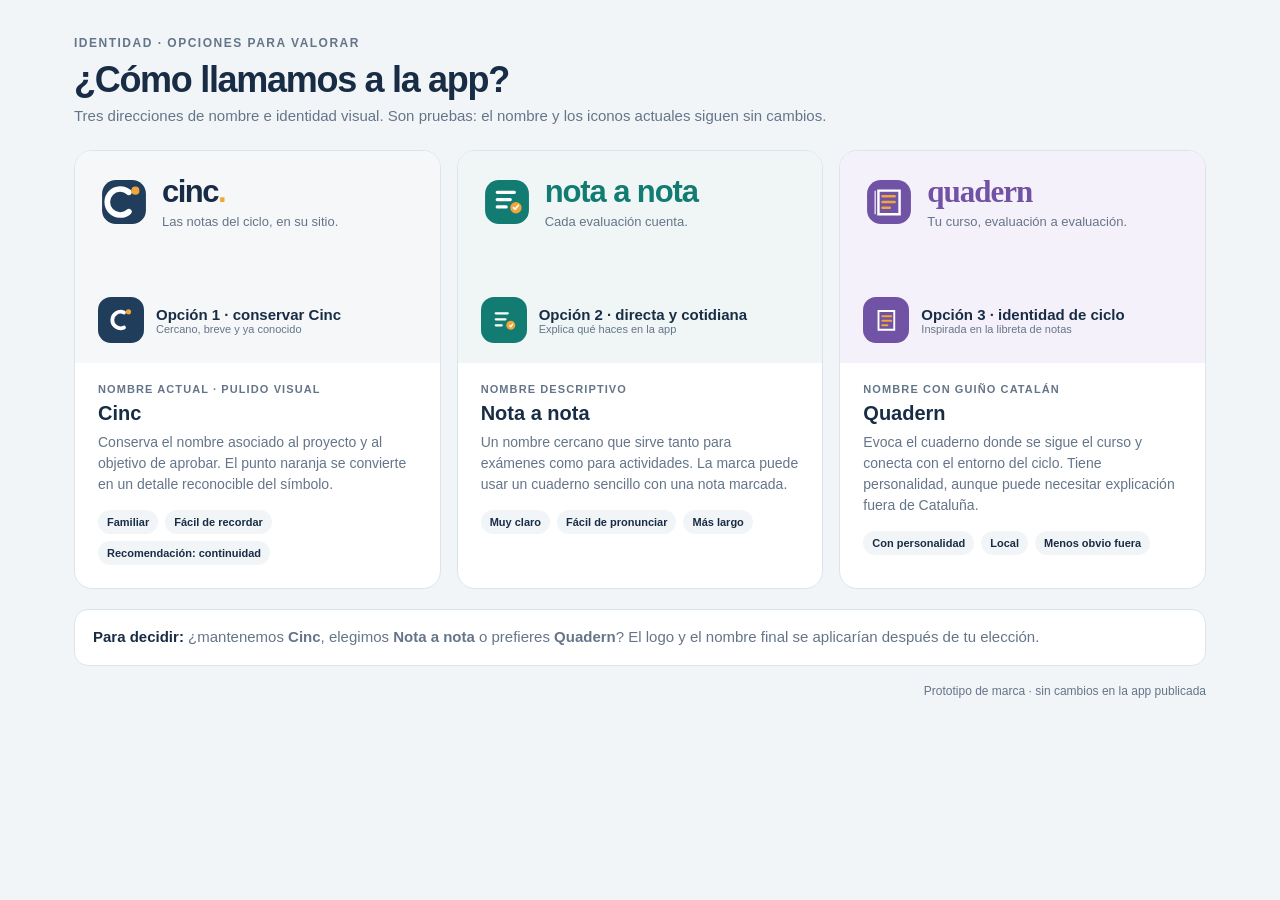
==== prototipos/identidad/index.html @ 34da9d31 "Prototipar nombres y logos de Cinc" ====
<!doctype html>
<html lang="es">
<head>
<meta charset="utf-8">
<meta name="viewport" content="width=device-width, initial-scale=1">
<title>Nombres y logos · Cinc</title>
<style>
:root{--ink:#182d45;--muted:#657589;--bg:#f2f5f7;--card:#fff;--line:#dce4eb;--orange:#f1a53a;--blue:#203d5b;--teal:#137c72;--plum:#7053a5;color-scheme:light dark}
@media(prefers-color-scheme:dark){:root{--ink:#eaf0f5;--muted:#a9b7c5;--bg:#101923;--card:#192531;--line:#334352}}
:root.claro{--ink:#182d45;--muted:#657589;--bg:#f2f5f7;--card:#fff;--line:#dce4eb}
*{box-sizing:border-box}body{margin:0;background:var(--bg);color:var(--ink);font:15px -apple-system,BlinkMacSystemFont,"Segoe UI",sans-serif}.page{max-width:1180px;margin:auto;padding:36px 24px 50px}.kicker{font-size:12px;text-transform:uppercase;letter-spacing:1.5px;color:var(--muted);font-weight:800}h1{font-size:36px;letter-spacing:-1.3px;margin:9px 0 6px}header p{color:var(--muted);margin:0 0 26px}.options{display:grid;grid-template-columns:repeat(3,1fr);gap:16px}.option{border:1px solid var(--line);background:var(--card);border-radius:18px;overflow:hidden}.top{padding:23px 23px 20px;min-height:212px;display:flex;flex-direction:column;justify-content:space-between}.option:nth-child(1) .top{background:#f5f7f9}.option:nth-child(2) .top{background:#eff6f5}.option:nth-child(3) .top{background:#f5f1fa}.brand{display:flex;align-items:center;gap:12px}.brand svg{width:52px;height:52px;flex:none}.word{font-size:31px;letter-spacing:-1.5px;font-weight:800}.option:nth-child(2) .word{font-weight:750;letter-spacing:-1.1px}.option:nth-child(3) .word{font-family:Georgia,serif;font-weight:700;letter-spacing:-1px}.tagline{font-size:13px;color:var(--muted);margin-top:4px}.preview{display:flex;align-items:center;gap:12px}.appicon{width:46px;height:46px;border-radius:13px;display:grid;place-items:center;color:#fff}.appicon svg{width:30px;height:30px}.tiny{font-size:11px;color:var(--muted)}.info{padding:20px 23px 23px}.label{font-size:11px;color:var(--muted);font-weight:800;letter-spacing:1.1px;text-transform:uppercase}.info h2{font-size:20px;margin:7px 0}.info p{font-size:14px;color:var(--muted);line-height:1.5;min-height:63px;margin:0}.pros{display:flex;flex-wrap:wrap;gap:7px;margin-top:15px}.pros span{font-size:11px;font-weight:700;padding:6px 9px;background:var(--bg);border-radius:20px}.selection{margin-top:20px;background:var(--card);border:1px solid var(--line);border-radius:14px;padding:16px 18px;color:var(--muted);line-height:1.5}.selection strong{color:var(--ink)}footer{margin-top:18px;color:var(--muted);font-size:12px;text-align:right}
@media(max-width:760px){.page{padding:23px 16px 35px}h1{font-size:29px}.options{grid-template-columns:1fr;gap:12px}.top{min-height:175px;padding:18px}.info{padding:17px 18px}.info p{min-height:0}.selection{margin-top:14px}}
</style>
</head>
<body><main class="page"><header><div class="kicker">Identidad · opciones para valorar</div><h1>¿Cómo llamamos a la app?</h1><p>Tres direcciones de nombre e identidad visual. Son pruebas: el nombre y los iconos actuales siguen sin cambios.</p></header><section class="options">
<article class="option"><div class="top"><div class="brand"><svg viewBox="0 0 64 64" role="img" aria-label="Símbolo Cinc"><rect x="5" y="5" width="54" height="54" rx="17" fill="#203d5b"/><path d="M38 20a16 16 0 1 0 0 24" fill="none" stroke="#fff" stroke-width="7" stroke-linecap="round"/><circle cx="46" cy="18" r="5" fill="#f1a53a"/></svg><div><div class="word">cinc<span style="color:#f1a53a">.</span></div><div class="tagline">Las notas del ciclo, en su sitio.</div></div></div><div class="preview"><div class="appicon" style="background:#203d5b"><svg viewBox="0 0 40 40"><path d="M24 10a11 11 0 1 0 0 20" fill="none" stroke="white" stroke-width="5" stroke-linecap="round"/><circle cx="30" cy="9" r="3.5" fill="#f1a53a"/></svg></div><div><b>Opción 1 · conservar Cinc</b><div class="tiny">Cercano, breve y ya conocido</div></div></div></div><div class="info"><div class="label">Nombre actual · pulido visual</div><h2>Cinc</h2><p>Conserva el nombre asociado al proyecto y al objetivo de aprobar. El punto naranja se convierte en un detalle reconocible del símbolo.</p><div class="pros"><span>Familiar</span><span>Fácil de recordar</span><span>Recomendación: continuidad</span></div></div></article>
<article class="option"><div class="top"><div class="brand"><svg viewBox="0 0 64 64" role="img" aria-label="Símbolo Nota a nota"><rect x="5" y="5" width="54" height="54" rx="17" fill="#137c72"/><path d="M20 20h21M20 29h16M20 38h11" stroke="white" stroke-width="4" stroke-linecap="round"/><circle cx="43" cy="39" r="7" fill="#f1a53a"/><path d="m40 39 2 2 4-5" fill="none" stroke="#fff" stroke-width="2" stroke-linecap="round" stroke-linejoin="round"/></svg><div><div class="word" style="color:#137c72">nota a nota</div><div class="tagline">Cada evaluación cuenta.</div></div></div><div class="preview"><div class="appicon" style="background:#137c72"><svg viewBox="0 0 40 40"><path d="M9 11h16M9 19h13M9 27h8" stroke="white" stroke-width="3" stroke-linecap="round"/><circle cx="29" cy="27" r="6" fill="#f1a53a"/><path d="m27 27 2 2 3-4" fill="none" stroke="white" stroke-width="1.8"/></svg></div><div><b>Opción 2 · directa y cotidiana</b><div class="tiny">Explica qué haces en la app</div></div></div></div><div class="info"><div class="label">Nombre descriptivo</div><h2>Nota a nota</h2><p>Un nombre cercano que sirve tanto para exámenes como para actividades. La marca puede usar un cuaderno sencillo con una nota marcada.</p><div class="pros"><span>Muy claro</span><span>Fácil de pronunciar</span><span>Más largo</span></div></div></article>
<article class="option"><div class="top"><div class="brand"><svg viewBox="0 0 64 64" role="img" aria-label="Símbolo Quadern"><rect x="5" y="5" width="54" height="54" rx="17" fill="#7053a5"/><path d="M19 18h26v29H19z" fill="none" stroke="white" stroke-width="3"/><path d="M24 25h15M24 32h15M24 39h9" stroke="#f1a53a" stroke-width="3" stroke-linecap="round"/><path d="M15 18v29" stroke="white" stroke-width="2" opacity=".7"/></svg><div><div class="word" style="color:#7053a5">quadern</div><div class="tagline">Tu curso, evaluación a evaluación.</div></div></div><div class="preview"><div class="appicon" style="background:#7053a5"><svg viewBox="0 0 40 40"><path d="M10 8h21v25H10z" fill="none" stroke="white" stroke-width="2.5"/><path d="M15 15h12M15 21h12M15 27h7" stroke="#f1a53a" stroke-width="2.5" stroke-linecap="round"/></svg></div><div><b>Opción 3 · identidad de ciclo</b><div class="tiny">Inspirada en la libreta de notas</div></div></div></div><div class="info"><div class="label">Nombre con guiño catalán</div><h2>Quadern</h2><p>Evoca el cuaderno donde se sigue el curso y conecta con el entorno del ciclo. Tiene personalidad, aunque puede necesitar explicación fuera de Cataluña.</p><div class="pros"><span>Con personalidad</span><span>Local</span><span>Menos obvio fuera</span></div></div></article>
</section><aside class="selection"><strong>Para decidir:</strong> ¿mantenemos <b>Cinc</b>, elegimos <b>Nota a nota</b> o prefieres <b>Quadern</b>? El logo y el nombre final se aplicarían después de tu elección.</aside><footer>Prototipo de marca · sin cambios en la app publicada</footer></main><script>if(location.hash==="#claro")document.documentElement.classList.add("claro")</script></body></html>
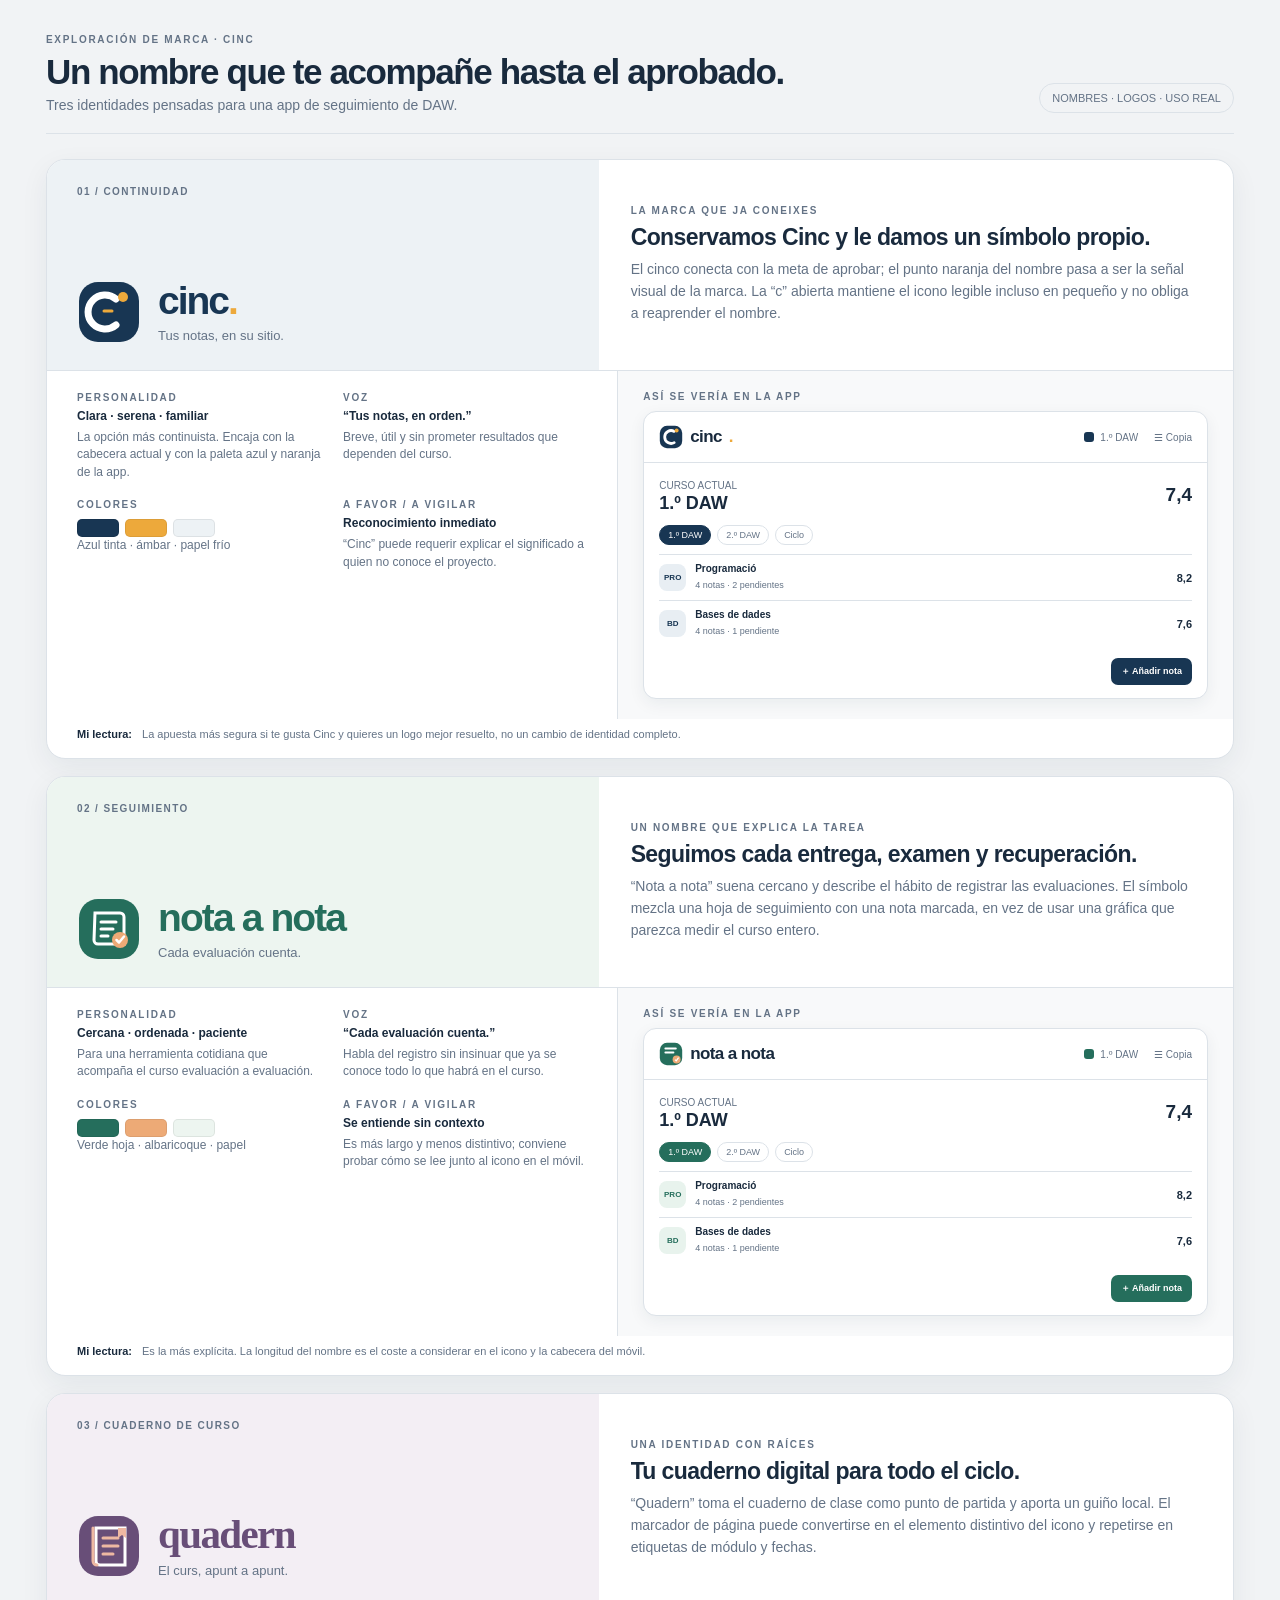
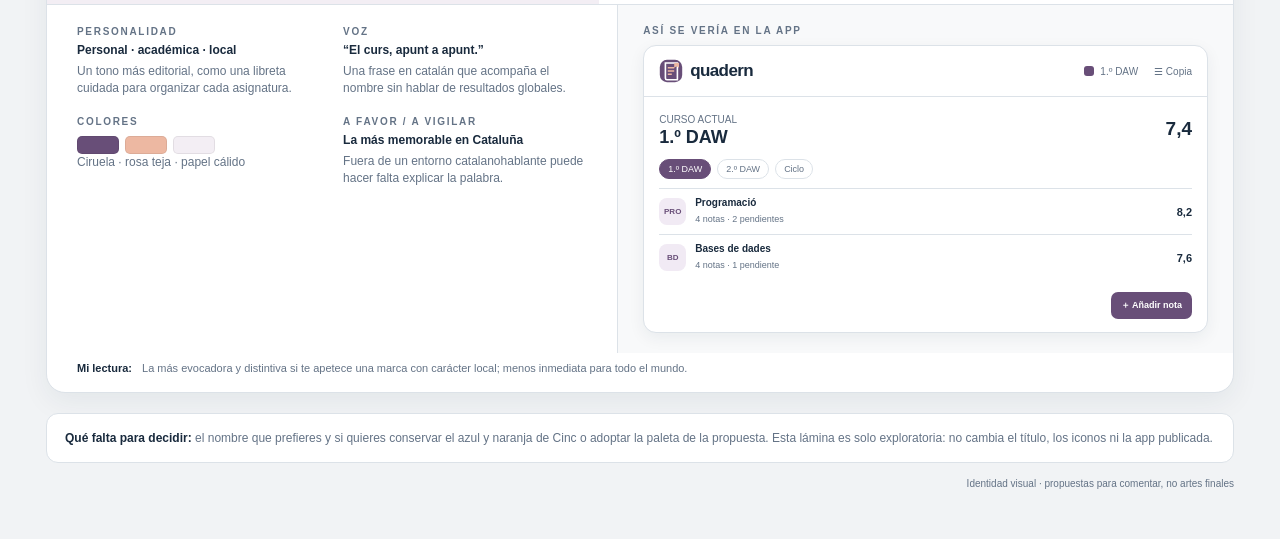
==== commit 21def1e5: "Desarrollar propuestas de identidad visual" ====
--- a/prototipos/identidad/index.html
+++ b/prototipos/identidad/index.html
@@ -1,19 +1,18 @@
 <!doctype html>
 <html lang="es">
 <head>
-<meta charset="utf-8">
-<meta name="viewport" content="width=device-width, initial-scale=1">
-<title>Nombres y logos · Cinc</title>
+<meta charset="utf-8"><meta name="viewport" content="width=device-width,initial-scale=1">
+<title>Exploración de marca · Cinc</title>
 <style>
-:root{--ink:#182d45;--muted:#657589;--bg:#f2f5f7;--card:#fff;--line:#dce4eb;--orange:#f1a53a;--blue:#203d5b;--teal:#137c72;--plum:#7053a5;color-scheme:light dark}
-@media(prefers-color-scheme:dark){:root{--ink:#eaf0f5;--muted:#a9b7c5;--bg:#101923;--card:#192531;--line:#334352}}
-:root.claro{--ink:#182d45;--muted:#657589;--bg:#f2f5f7;--card:#fff;--line:#dce4eb}
-*{box-sizing:border-box}body{margin:0;background:var(--bg);color:var(--ink);font:15px -apple-system,BlinkMacSystemFont,"Segoe UI",sans-serif}.page{max-width:1180px;margin:auto;padding:36px 24px 50px}.kicker{font-size:12px;text-transform:uppercase;letter-spacing:1.5px;color:var(--muted);font-weight:800}h1{font-size:36px;letter-spacing:-1.3px;margin:9px 0 6px}header p{color:var(--muted);margin:0 0 26px}.options{display:grid;grid-template-columns:repeat(3,1fr);gap:16px}.option{border:1px solid var(--line);background:var(--card);border-radius:18px;overflow:hidden}.top{padding:23px 23px 20px;min-height:212px;display:flex;flex-direction:column;justify-content:space-between}.option:nth-child(1) .top{background:#f5f7f9}.option:nth-child(2) .top{background:#eff6f5}.option:nth-child(3) .top{background:#f5f1fa}.brand{display:flex;align-items:center;gap:12px}.brand svg{width:52px;height:52px;flex:none}.word{font-size:31px;letter-spacing:-1.5px;font-weight:800}.option:nth-child(2) .word{font-weight:750;letter-spacing:-1.1px}.option:nth-child(3) .word{font-family:Georgia,serif;font-weight:700;letter-spacing:-1px}.tagline{font-size:13px;color:var(--muted);margin-top:4px}.preview{display:flex;align-items:center;gap:12px}.appicon{width:46px;height:46px;border-radius:13px;display:grid;place-items:center;color:#fff}.appicon svg{width:30px;height:30px}.tiny{font-size:11px;color:var(--muted)}.info{padding:20px 23px 23px}.label{font-size:11px;color:var(--muted);font-weight:800;letter-spacing:1.1px;text-transform:uppercase}.info h2{font-size:20px;margin:7px 0}.info p{font-size:14px;color:var(--muted);line-height:1.5;min-height:63px;margin:0}.pros{display:flex;flex-wrap:wrap;gap:7px;margin-top:15px}.pros span{font-size:11px;font-weight:700;padding:6px 9px;background:var(--bg);border-radius:20px}.selection{margin-top:20px;background:var(--card);border:1px solid var(--line);border-radius:14px;padding:16px 18px;color:var(--muted);line-height:1.5}.selection strong{color:var(--ink)}footer{margin-top:18px;color:var(--muted);font-size:12px;text-align:right}
-@media(max-width:760px){.page{padding:23px 16px 35px}h1{font-size:29px}.options{grid-template-columns:1fr;gap:12px}.top{min-height:175px;padding:18px}.info{padding:17px 18px}.info p{min-height:0}.selection{margin-top:14px}}
-</style>
-</head>
-<body><main class="page"><header><div class="kicker">Identidad · opciones para valorar</div><h1>¿Cómo llamamos a la app?</h1><p>Tres direcciones de nombre e identidad visual. Son pruebas: el nombre y los iconos actuales siguen sin cambios.</p></header><section class="options">
-<article class="option"><div class="top"><div class="brand"><svg viewBox="0 0 64 64" role="img" aria-label="Símbolo Cinc"><rect x="5" y="5" width="54" height="54" rx="17" fill="#203d5b"/><path d="M38 20a16 16 0 1 0 0 24" fill="none" stroke="#fff" stroke-width="7" stroke-linecap="round"/><circle cx="46" cy="18" r="5" fill="#f1a53a"/></svg><div><div class="word">cinc<span style="color:#f1a53a">.</span></div><div class="tagline">Las notas del ciclo, en su sitio.</div></div></div><div class="preview"><div class="appicon" style="background:#203d5b"><svg viewBox="0 0 40 40"><path d="M24 10a11 11 0 1 0 0 20" fill="none" stroke="white" stroke-width="5" stroke-linecap="round"/><circle cx="30" cy="9" r="3.5" fill="#f1a53a"/></svg></div><div><b>Opción 1 · conservar Cinc</b><div class="tiny">Cercano, breve y ya conocido</div></div></div></div><div class="info"><div class="label">Nombre actual · pulido visual</div><h2>Cinc</h2><p>Conserva el nombre asociado al proyecto y al objetivo de aprobar. El punto naranja se convierte en un detalle reconocible del símbolo.</p><div class="pros"><span>Familiar</span><span>Fácil de recordar</span><span>Recomendación: continuidad</span></div></div></article>
-<article class="option"><div class="top"><div class="brand"><svg viewBox="0 0 64 64" role="img" aria-label="Símbolo Nota a nota"><rect x="5" y="5" width="54" height="54" rx="17" fill="#137c72"/><path d="M20 20h21M20 29h16M20 38h11" stroke="white" stroke-width="4" stroke-linecap="round"/><circle cx="43" cy="39" r="7" fill="#f1a53a"/><path d="m40 39 2 2 4-5" fill="none" stroke="#fff" stroke-width="2" stroke-linecap="round" stroke-linejoin="round"/></svg><div><div class="word" style="color:#137c72">nota a nota</div><div class="tagline">Cada evaluación cuenta.</div></div></div><div class="preview"><div class="appicon" style="background:#137c72"><svg viewBox="0 0 40 40"><path d="M9 11h16M9 19h13M9 27h8" stroke="white" stroke-width="3" stroke-linecap="round"/><circle cx="29" cy="27" r="6" fill="#f1a53a"/><path d="m27 27 2 2 3-4" fill="none" stroke="white" stroke-width="1.8"/></svg></div><div><b>Opción 2 · directa y cotidiana</b><div class="tiny">Explica qué haces en la app</div></div></div></div><div class="info"><div class="label">Nombre descriptivo</div><h2>Nota a nota</h2><p>Un nombre cercano que sirve tanto para exámenes como para actividades. La marca puede usar un cuaderno sencillo con una nota marcada.</p><div class="pros"><span>Muy claro</span><span>Fácil de pronunciar</span><span>Más largo</span></div></div></article>
-<article class="option"><div class="top"><div class="brand"><svg viewBox="0 0 64 64" role="img" aria-label="Símbolo Quadern"><rect x="5" y="5" width="54" height="54" rx="17" fill="#7053a5"/><path d="M19 18h26v29H19z" fill="none" stroke="white" stroke-width="3"/><path d="M24 25h15M24 32h15M24 39h9" stroke="#f1a53a" stroke-width="3" stroke-linecap="round"/><path d="M15 18v29" stroke="white" stroke-width="2" opacity=".7"/></svg><div><div class="word" style="color:#7053a5">quadern</div><div class="tagline">Tu curso, evaluación a evaluación.</div></div></div><div class="preview"><div class="appicon" style="background:#7053a5"><svg viewBox="0 0 40 40"><path d="M10 8h21v25H10z" fill="none" stroke="white" stroke-width="2.5"/><path d="M15 15h12M15 21h12M15 27h7" stroke="#f1a53a" stroke-width="2.5" stroke-linecap="round"/></svg></div><div><b>Opción 3 · identidad de ciclo</b><div class="tiny">Inspirada en la libreta de notas</div></div></div></div><div class="info"><div class="label">Nombre con guiño catalán</div><h2>Quadern</h2><p>Evoca el cuaderno donde se sigue el curso y conecta con el entorno del ciclo. Tiene personalidad, aunque puede necesitar explicación fuera de Cataluña.</p><div class="pros"><span>Con personalidad</span><span>Local</span><span>Menos obvio fuera</span></div></div></article>
-</section><aside class="selection"><strong>Para decidir:</strong> ¿mantenemos <b>Cinc</b>, elegimos <b>Nota a nota</b> o prefieres <b>Quadern</b>? El logo y el nombre final se aplicarían después de tu elección.</aside><footer>Prototipo de marca · sin cambios en la app publicada</footer></main><script>if(location.hash==="#claro")document.documentElement.classList.add("claro")</script></body></html>
+:root{color-scheme:light dark;--page:#f1f3f5;--paper:#fff;--ink:#192a3d;--muted:#647386;--rule:#dce2e8;--navy:#183653;--gold:#eda93b;--green:#256e5c;--mint:#cce6da;--plum:#684e78;--rose:#edb8a2}
+@media(prefers-color-scheme:dark){:root{--page:#101820;--paper:#19232d;--ink:#edf2f6;--muted:#abb8c5;--rule:#34414d}}
+:root.light{--page:#f1f3f5;--paper:#fff;--ink:#192a3d;--muted:#647386;--rule:#dce2e8}
+*{box-sizing:border-box}html,body{max-width:100%;overflow-x:hidden}body{margin:0;background:var(--page);color:var(--ink);font-family:Inter,-apple-system,BlinkMacSystemFont,"Segoe UI",sans-serif}button{font:inherit}.shell{width:100%;max-width:1240px;min-width:0;margin:auto;padding:34px 26px 50px}.masthead{display:flex;justify-content:space-between;align-items:flex-end;border-bottom:1px solid var(--rule);padding-bottom:20px;margin-bottom:25px}.overline,.eyebrow{font-size:10px;letter-spacing:1.7px;text-transform:uppercase;font-weight:800;color:var(--muted)}h1{font-size:35px;letter-spacing:-1.4px;margin:7px 0 5px}.masthead p{margin:0;color:var(--muted);font-size:14px}.stamp{font-size:11px;border:1px solid var(--rule);color:var(--muted);border-radius:20px;padding:8px 12px;white-space:nowrap}.concept{width:100%;min-width:0;overflow:hidden;background:var(--paper);border:1px solid var(--rule);border-radius:19px;margin:17px 0;overflow:hidden;box-shadow:0 9px 28px #152c4110}.concept-head{display:grid;grid-template-columns:1fr 1.15fr;min-height:210px}.identity{padding:26px 30px;display:flex;flex-direction:column;justify-content:space-between}.a .identity{background:#edf2f5}.b .identity{background:#edf5f0}.c .identity{background:#f3eef4}.identity-lockup{display:flex;align-items:center;gap:17px}.mark{width:64px;height:64px;flex:none}.wordmark{font-size:39px;letter-spacing:-2px;font-weight:760;line-height:1}.a .wordmark{color:var(--navy)}.b .wordmark{font-weight:680;letter-spacing:-1.9px;color:var(--green)}.c .wordmark{font-family:Georgia,serif;font-size:41px;letter-spacing:-1.6px;color:var(--plum)}.tagline{font-size:13px;color:var(--muted);margin-top:8px}.concept-number{align-self:flex-start;color:var(--muted);font-size:10px;font-weight:800;letter-spacing:1.4px}.idea{padding:27px 32px;display:flex;flex-direction:column;justify-content:center}.idea h2{font-size:23px;letter-spacing:-.6px;margin:8px 0}.idea p{font-size:14px;line-height:1.55;color:var(--muted);max-width:560px;margin:0}.concept-body{display:grid;grid-template-columns:1fr 1.08fr;border-top:1px solid var(--rule)}.brand-notes{padding:21px 30px 24px}.details{display:grid;grid-template-columns:1fr 1fr;gap:18px 22px}.detail strong{font-size:12px;display:block;margin:6px 0}.detail p{font-size:12px;line-height:1.45;color:var(--muted);margin:0}.palette{display:flex;gap:6px;margin-top:9px}.swatch{height:18px;width:42px;border-radius:5px;border:1px solid #00000012}.app-preview{border-left:1px solid var(--rule);padding:20px 25px;background:color-mix(in srgb,var(--page) 52%,var(--paper))}.mock{border:1px solid var(--rule);border-radius:13px;background:var(--paper);overflow:hidden;box-shadow:0 5px 16px #142c4110}.mock-head{display:flex;align-items:center;justify-content:space-between;padding:13px 15px;border-bottom:1px solid var(--rule)}.mini-brand{display:flex;align-items:center;gap:7px;font-size:17px;font-weight:800;letter-spacing:-.6px}.mini-brand svg{width:24px;height:24px}.mock-course{padding:12px 15px 5px;display:flex;align-items:center;justify-content:space-between}.mock-course small,.module small{color:var(--muted)}.mock-course small{font-size:10px}.mock-course strong{font-size:18px}.mini-tabs{display:flex;gap:6px;padding:6px 15px 9px}.mini-tabs span{font-size:9px;color:var(--muted);border:1px solid var(--rule);padding:4px 8px;border-radius:20px}.mini-tabs .active{background:var(--navy);color:white;border-color:var(--navy)}.b .mini-tabs .active{background:var(--green);border-color:var(--green)}.c .mini-tabs .active{background:var(--plum);border-color:var(--plum)}.mini-list{padding:0 15px 12px}.module{display:flex;align-items:center;gap:9px;border-top:1px solid var(--rule);padding:8px 0}.module-icon{width:27px;height:27px;border-radius:8px;display:grid;place-items:center;font-size:8px;font-weight:800;color:var(--navy);background:#e8eef3}.b .module-icon{color:var(--green);background:#e8f3ed}.c .module-icon{color:var(--plum);background:#f1eaf4}.module div:nth-child(2){flex:1}.module strong{font-size:10px;display:block}.module small{font-size:9px}.grade{font-weight:800;font-size:11px}.mini-footer{padding:0 15px 13px;display:flex;justify-content:flex-end}.mini-button{font-size:9px;color:#fff;background:var(--navy);padding:7px 10px;border-radius:7px;font-weight:700}.b .mini-button{background:var(--green)}.c .mini-button{background:var(--plum)}.verdict{display:flex;gap:10px;padding:9px 30px 18px;color:var(--muted);font-size:11px}.verdict strong{color:var(--ink)}.legend{display:flex;gap:16px;align-items:center;font-size:10px;color:var(--muted)}.legend span{display:flex;align-items:center;gap:6px}.legend i{width:10px;height:10px;border-radius:3px;background:var(--navy)}.b .legend i{background:var(--green)}.c .legend i{background:var(--plum)}.bottom-note{margin:20px 0 0;padding:15px 18px;border-radius:12px;border:1px solid var(--rule);background:var(--paper);font-size:12px;color:var(--muted);line-height:1.5}.bottom-note strong{color:var(--ink)}footer{margin-top:15px;text-align:right;font-size:10px;color:var(--muted)}
+.capture-mobile{width:305px!important;max-width:305px!important;min-width:0!important;margin:0!important}.capture-mobile .shell{width:305px!important;max-width:305px!important;min-width:0!important;padding:22px 14px 34px!important}@media(max-width:820px){.shell{width:100%;min-width:0;padding:22px 14px 34px}.masthead{display:block;align-items:flex-start;gap:10px}.stamp{display:none}h1{font-size:28px}.stamp{font-size:9px}.concept-head,.concept-body{display:block;width:100%}.identity{padding:20px 20px;gap:20px;min-height:165px}.identity,.idea,.brand-notes,.app-preview{width:100%;min-width:0;overflow-wrap:anywhere}.details{grid-template-columns:1fr}.idea{padding:20px}.idea h2{max-width:100%;font-size:20px}.idea p{max-width:100%}.brand-notes{padding:18px 20px}.app-preview{border-left:0;border-top:1px solid var(--rule);padding:16px 18px}.details{gap:16px}.verdict{padding:6px 20px 17px;line-height:1.4}.legend{display:none}}
+</style></head><body><main class="shell">
+<header class="masthead"><div><div class="overline">Exploración de marca · Cinc</div><h1>Un nombre que te acompañe hasta el aprobado.</h1><p>Tres identidades pensadas para una app de seguimiento de DAW.</p></div><div class="stamp">NOMBRES · LOGOS · USO REAL</div></header>
+<section class="concept a"><div class="concept-head"><div class="identity"><div class="concept-number">01 / CONTINUIDAD</div><div><div class="identity-lockup"><svg class="mark" viewBox="0 0 64 64" role="img" aria-label="Logo Cinc"><rect x="2" y="2" width="60" height="60" rx="19" fill="#183653"/><path d="M39 19a17 17 0 1 0 0 26" fill="none" stroke="#fff" stroke-width="7" stroke-linecap="round"/><circle cx="46" cy="17" r="5" fill="#eda93b"/><path d="M27 31h8" stroke="#eda93b" stroke-width="3" stroke-linecap="round"/></svg><div><div class="wordmark">cinc<span style="color:#eda93b">.</span></div><div class="tagline">Tus notas, en su sitio.</div></div></div></div></div><div class="idea"><div class="eyebrow">La marca que ja coneixes</div><h2>Conservamos Cinc y le damos un símbolo propio.</h2><p>El cinco conecta con la meta de aprobar; el punto naranja del nombre pasa a ser la señal visual de la marca. La “c” abierta mantiene el icono legible incluso en pequeño y no obliga a reaprender el nombre.</p></div></div><div class="concept-body"><div class="brand-notes"><div class="details"><div class="detail"><div class="eyebrow">Personalidad</div><strong>Clara · serena · familiar</strong><p>La opción más continuista. Encaja con la cabecera actual y con la paleta azul y naranja de la app.</p></div><div class="detail"><div class="eyebrow">Voz</div><strong>“Tus notas, en orden.”</strong><p>Breve, útil y sin prometer resultados que dependen del curso.</p></div><div class="detail"><div class="eyebrow">Colores</div><div class="palette"><i class="swatch" style="background:#183653"></i><i class="swatch" style="background:#eda93b"></i><i class="swatch" style="background:#edf2f5"></i></div><p>Azul tinta · ámbar · papel frío</p></div><div class="detail"><div class="eyebrow">A favor / a vigilar</div><strong>Reconocimiento inmediato</strong><p>“Cinc” puede requerir explicar el significado a quien no conoce el proyecto.</p></div></div></div><div class="app-preview"><div class="eyebrow" style="margin:0 0 9px">Así se vería en la app</div><div class="mock"><div class="mock-head"><div class="mini-brand"><svg viewBox="0 0 30 30"><rect x="1" y="1" width="28" height="28" rx="9" fill="#183653"/><path d="M19 8a8 8 0 1 0 0 14" fill="none" stroke="#fff" stroke-width="3.5" stroke-linecap="round"/><circle cx="22" cy="7" r="2.5" fill="#eda93b"/></svg>cinc<span style="color:#eda93b">.</span></div><div class="legend"><span><i></i>1.º DAW</span><span>☰ Copia</span></div></div><div class="mock-course"><div><small>CURSO ACTUAL</small><br><strong>1.º DAW</strong></div><b class="grade" style="font-size:19px">7,4</b></div><div class="mini-tabs"><span class="active">1.º DAW</span><span>2.º DAW</span><span>Ciclo</span></div><div class="mini-list"><div class="module"><span class="module-icon">PRO</span><div><strong>Programació</strong><small>4 notas · 2 pendientes</small></div><span class="grade">8,2</span></div><div class="module"><span class="module-icon">BD</span><div><strong>Bases de dades</strong><small>4 notas · 1 pendiente</small></div><span class="grade">7,6</span></div></div><div class="mini-footer"><span class="mini-button">＋ Añadir nota</span></div></div></div></div><div class="verdict"><strong>Mi lectura:</strong><span>La apuesta más segura si te gusta Cinc y quieres un logo mejor resuelto, no un cambio de identidad completo.</span></div></section>
+<section class="concept b"><div class="concept-head"><div class="identity"><div class="concept-number">02 / SEGUIMIENTO</div><div><div class="identity-lockup"><svg class="mark" viewBox="0 0 64 64" role="img" aria-label="Logo Nota a nota"><rect x="2" y="2" width="60" height="60" rx="19" fill="#256e5c"/><path d="M18 16h25a4 4 0 0 1 4 4v27H21a4 4 0 0 1-4-4z" fill="none" stroke="#fff" stroke-width="3"/><path d="M24 25h15M24 32h12M24 39h7" stroke="#fff" stroke-width="3" stroke-linecap="round"/><circle cx="43" cy="43" r="8" fill="#edaa76"/><path d="m39.5 43 2.5 2.5 5-6" fill="none" stroke="#fff" stroke-width="2.5" stroke-linecap="round" stroke-linejoin="round"/></svg><div><div class="wordmark">nota a nota</div><div class="tagline">Cada evaluación cuenta.</div></div></div></div></div><div class="idea"><div class="eyebrow">Un nombre que explica la tarea</div><h2>Seguimos cada entrega, examen y recuperación.</h2><p>“Nota a nota” suena cercano y describe el hábito de registrar las evaluaciones. El símbolo mezcla una hoja de seguimiento con una nota marcada, en vez de usar una gráfica que parezca medir el curso entero.</p></div></div><div class="concept-body"><div class="brand-notes"><div class="details"><div class="detail"><div class="eyebrow">Personalidad</div><strong>Cercana · ordenada · paciente</strong><p>Para una herramienta cotidiana que acompaña el curso evaluación a evaluación.</p></div><div class="detail"><div class="eyebrow">Voz</div><strong>“Cada evaluación cuenta.”</strong><p>Habla del registro sin insinuar que ya se conoce todo lo que habrá en el curso.</p></div><div class="detail"><div class="eyebrow">Colores</div><div class="palette"><i class="swatch" style="background:#256e5c"></i><i class="swatch" style="background:#edaa76"></i><i class="swatch" style="background:#edf5f0"></i></div><p>Verde hoja · albaricoque · papel</p></div><div class="detail"><div class="eyebrow">A favor / a vigilar</div><strong>Se entiende sin contexto</strong><p>Es más largo y menos distintivo; conviene probar cómo se lee junto al icono en el móvil.</p></div></div></div><div class="app-preview"><div class="eyebrow" style="margin:0 0 9px">Así se vería en la app</div><div class="mock"><div class="mock-head"><div class="mini-brand"><svg viewBox="0 0 30 30"><rect x="1" y="1" width="28" height="28" rx="9" fill="#256e5c"/><path d="M8 8h13M8 13h10" stroke="#fff" stroke-width="2.5" stroke-linecap="round"/><circle cx="22" cy="22" r="5" fill="#edaa76"/><path d="m20 22 1.5 1.5 3-4" fill="none" stroke="#fff" stroke-width="1.5"/></svg>nota a nota</div><div class="legend"><span><i></i>1.º DAW</span><span>☰ Copia</span></div></div><div class="mock-course"><div><small>CURSO ACTUAL</small><br><strong>1.º DAW</strong></div><b class="grade" style="font-size:19px">7,4</b></div><div class="mini-tabs"><span class="active">1.º DAW</span><span>2.º DAW</span><span>Ciclo</span></div><div class="mini-list"><div class="module"><span class="module-icon">PRO</span><div><strong>Programació</strong><small>4 notas · 2 pendientes</small></div><span class="grade">8,2</span></div><div class="module"><span class="module-icon">BD</span><div><strong>Bases de dades</strong><small>4 notas · 1 pendiente</small></div><span class="grade">7,6</span></div></div><div class="mini-footer"><span class="mini-button">＋ Añadir nota</span></div></div></div></div><div class="verdict"><strong>Mi lectura:</strong><span>Es la más explícita. La longitud del nombre es el coste a considerar en el icono y la cabecera del móvil.</span></div></section>
+<section class="concept c"><div class="concept-head"><div class="identity"><div class="concept-number">03 / CUADERNO DE CURSO</div><div><div class="identity-lockup"><svg class="mark" viewBox="0 0 64 64" role="img" aria-label="Logo Quadern"><rect x="2" y="2" width="60" height="60" rx="19" fill="#684e78"/><path d="M19 14h29v37H23a4 4 0 0 1-4-4z" fill="none" stroke="#fff" stroke-width="3"/><path d="M16 14v33a4 4 0 0 0 4 4M26 24h15M26 32h15M26 40h10" fill="none" stroke="#edb8a2" stroke-width="3" stroke-linecap="round"/><path d="M41 14v10l4-3 4 3V14" fill="#edb8a2"/></svg><div><div class="wordmark">quadern</div><div class="tagline">El curs, apunt a apunt.</div></div></div></div></div><div class="idea"><div class="eyebrow">Una identidad con raíces</div><h2>Tu cuaderno digital para todo el ciclo.</h2><p>“Quadern” toma el cuaderno de clase como punto de partida y aporta un guiño local. El marcador de página puede convertirse en el elemento distintivo del icono y repetirse en etiquetas de módulo y fechas.</p></div></div><div class="concept-body"><div class="brand-notes"><div class="details"><div class="detail"><div class="eyebrow">Personalidad</div><strong>Personal · académica · local</strong><p>Un tono más editorial, como una libreta cuidada para organizar cada asignatura.</p></div><div class="detail"><div class="eyebrow">Voz</div><strong>“El curs, apunt a apunt.”</strong><p>Una frase en catalán que acompaña el nombre sin hablar de resultados globales.</p></div><div class="detail"><div class="eyebrow">Colores</div><div class="palette"><i class="swatch" style="background:#684e78"></i><i class="swatch" style="background:#edb8a2"></i><i class="swatch" style="background:#f3eef4"></i></div><p>Ciruela · rosa teja · papel cálido</p></div><div class="detail"><div class="eyebrow">A favor / a vigilar</div><strong>La más memorable en Cataluña</strong><p>Fuera de un entorno catalanohablante puede hacer falta explicar la palabra.</p></div></div></div><div class="app-preview"><div class="eyebrow" style="margin:0 0 9px">Así se vería en la app</div><div class="mock"><div class="mock-head"><div class="mini-brand"><svg viewBox="0 0 30 30"><rect x="1" y="1" width="28" height="28" rx="9" fill="#684e78"/><path d="M8 5h15v21H10a2 2 0 0 1-2-2z" fill="none" stroke="#fff" stroke-width="2"/><path d="M11 11h8M11 15h8M11 19h5" stroke="#edb8a2" stroke-width="1.8"/><path d="M19 5v6l3-2 3 2V5" fill="#edb8a2"/></svg>quadern</div><div class="legend"><span><i></i>1.º DAW</span><span>☰ Copia</span></div></div><div class="mock-course"><div><small>CURSO ACTUAL</small><br><strong>1.º DAW</strong></div><b class="grade" style="font-size:19px">7,4</b></div><div class="mini-tabs"><span class="active">1.º DAW</span><span>2.º DAW</span><span>Ciclo</span></div><div class="mini-list"><div class="module"><span class="module-icon">PRO</span><div><strong>Programació</strong><small>4 notas · 2 pendientes</small></div><span class="grade">8,2</span></div><div class="module"><span class="module-icon">BD</span><div><strong>Bases de dades</strong><small>4 notas · 1 pendiente</small></div><span class="grade">7,6</span></div></div><div class="mini-footer"><span class="mini-button">＋ Añadir nota</span></div></div></div></div><div class="verdict"><strong>Mi lectura:</strong><span>La más evocadora y distintiva si te apetece una marca con carácter local; menos inmediata para todo el mundo.</span></div></section>
+<aside class="bottom-note"><strong>Qué falta para decidir:</strong> el nombre que prefieres y si quieres conservar el azul y naranja de Cinc o adoptar la paleta de la propuesta. Esta lámina es solo exploratoria: no cambia el título, los iconos ni la app publicada.</aside><footer>Identidad visual · propuestas para comentar, no artes finales</footer>
+</main><script>if(location.hash.includes("claro"))document.documentElement.classList.add("light")</script></body></html>
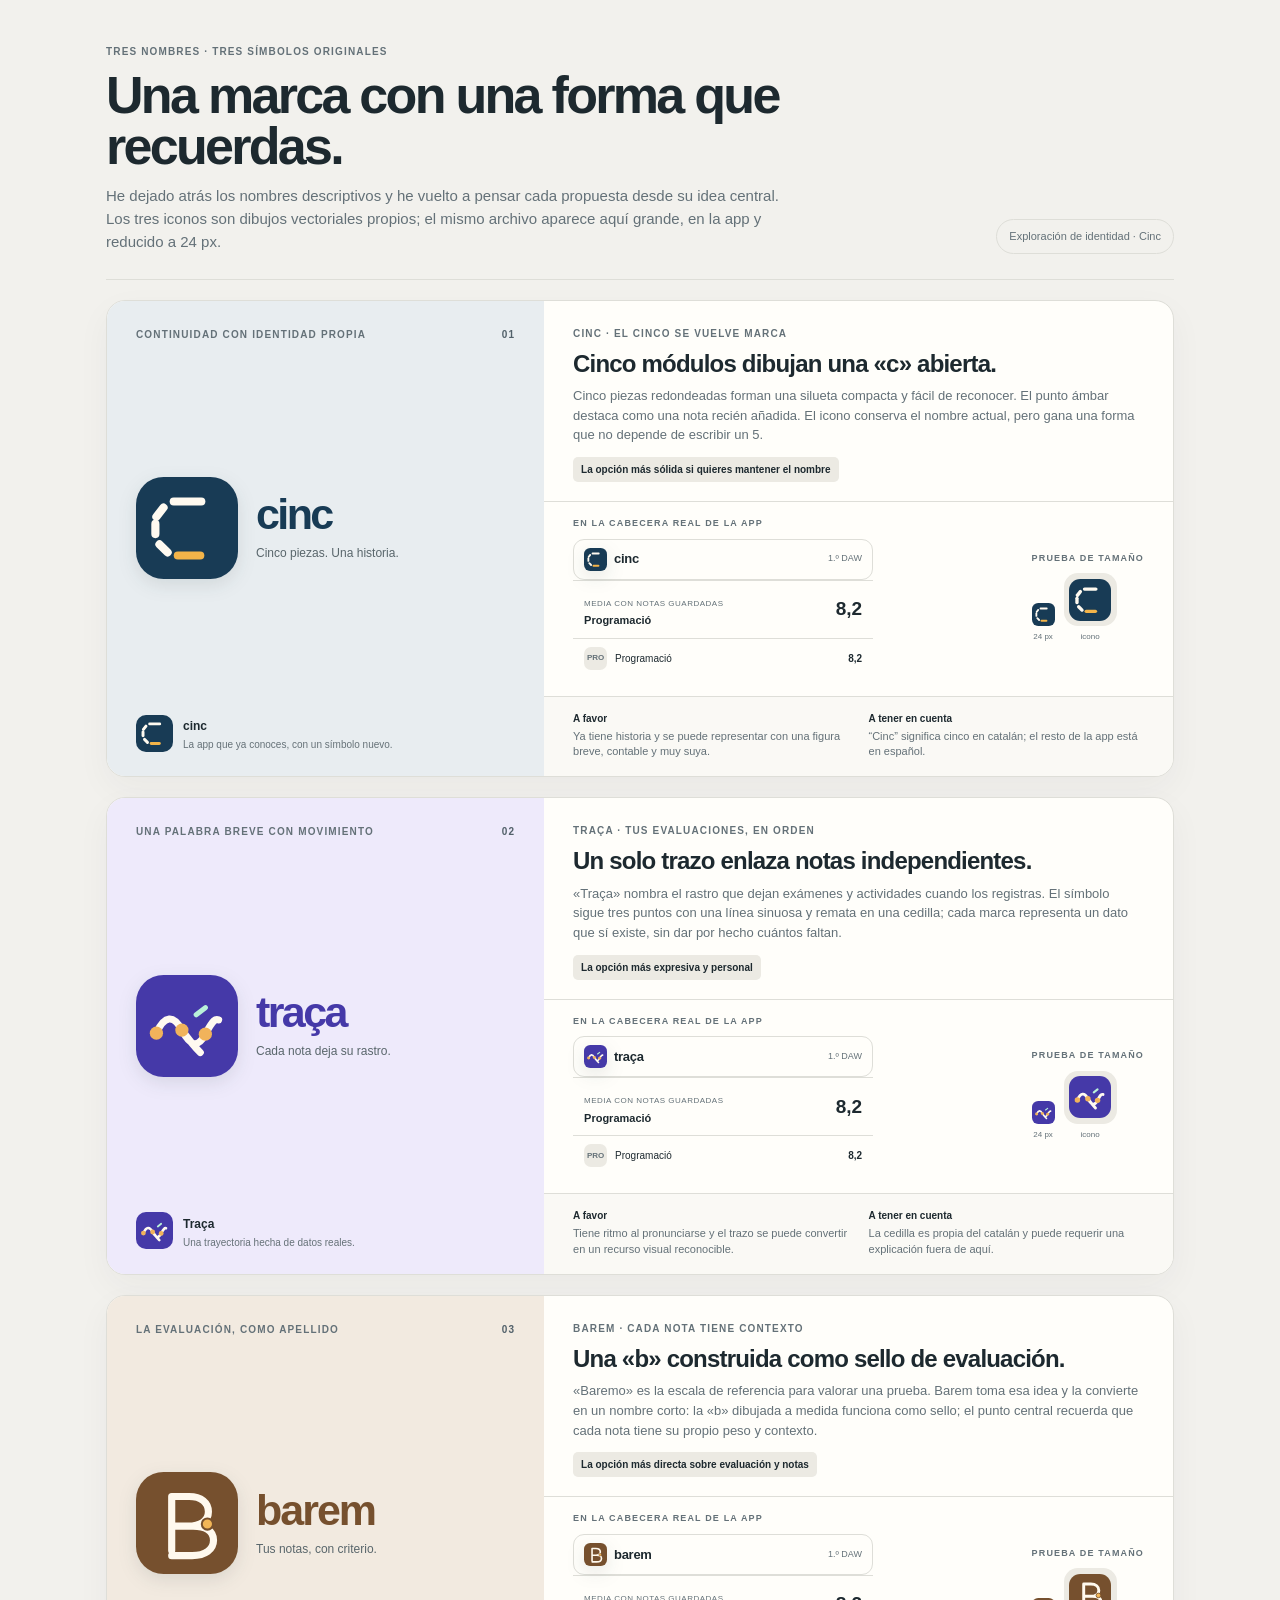
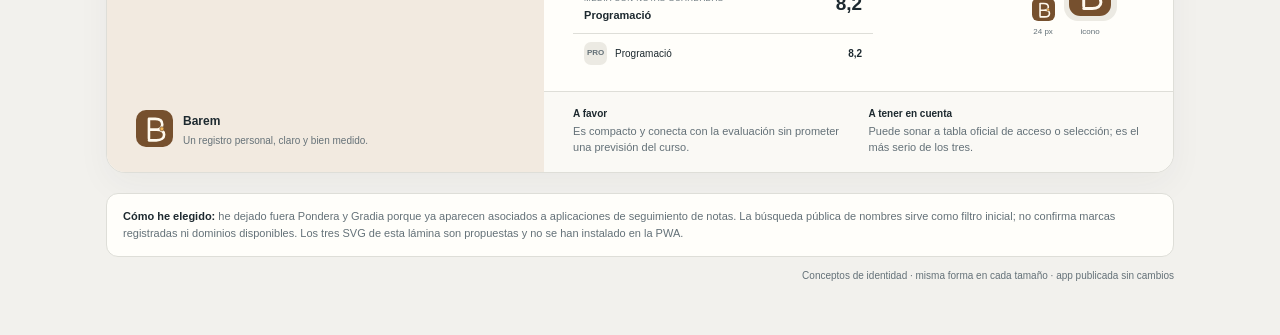
==== commit 214a4861: "Rehacer propuestas de nombres y logos" ====
--- a/prototipos/identidad/index.html
+++ b/prototipos/identidad/index.html
@@ -1,18 +1,60 @@
 <!doctype html>
 <html lang="es">
 <head>
-<meta charset="utf-8"><meta name="viewport" content="width=device-width,initial-scale=1">
-<title>Exploración de marca · Cinc</title>
-<style>
-:root{color-scheme:light dark;--page:#f1f3f5;--paper:#fff;--ink:#192a3d;--muted:#647386;--rule:#dce2e8;--navy:#183653;--gold:#eda93b;--green:#256e5c;--mint:#cce6da;--plum:#684e78;--rose:#edb8a2}
-@media(prefers-color-scheme:dark){:root{--page:#101820;--paper:#19232d;--ink:#edf2f6;--muted:#abb8c5;--rule:#34414d}}
-:root.light{--page:#f1f3f5;--paper:#fff;--ink:#192a3d;--muted:#647386;--rule:#dce2e8}
-*{box-sizing:border-box}html,body{max-width:100%;overflow-x:hidden}body{margin:0;background:var(--page);color:var(--ink);font-family:Inter,-apple-system,BlinkMacSystemFont,"Segoe UI",sans-serif}button{font:inherit}.shell{width:100%;max-width:1240px;min-width:0;margin:auto;padding:34px 26px 50px}.masthead{display:flex;justify-content:space-between;align-items:flex-end;border-bottom:1px solid var(--rule);padding-bottom:20px;margin-bottom:25px}.overline,.eyebrow{font-size:10px;letter-spacing:1.7px;text-transform:uppercase;font-weight:800;color:var(--muted)}h1{font-size:35px;letter-spacing:-1.4px;margin:7px 0 5px}.masthead p{margin:0;color:var(--muted);font-size:14px}.stamp{font-size:11px;border:1px solid var(--rule);color:var(--muted);border-radius:20px;padding:8px 12px;white-space:nowrap}.concept{width:100%;min-width:0;overflow:hidden;background:var(--paper);border:1px solid var(--rule);border-radius:19px;margin:17px 0;overflow:hidden;box-shadow:0 9px 28px #152c4110}.concept-head{display:grid;grid-template-columns:1fr 1.15fr;min-height:210px}.identity{padding:26px 30px;display:flex;flex-direction:column;justify-content:space-between}.a .identity{background:#edf2f5}.b .identity{background:#edf5f0}.c .identity{background:#f3eef4}.identity-lockup{display:flex;align-items:center;gap:17px}.mark{width:64px;height:64px;flex:none}.wordmark{font-size:39px;letter-spacing:-2px;font-weight:760;line-height:1}.a .wordmark{color:var(--navy)}.b .wordmark{font-weight:680;letter-spacing:-1.9px;color:var(--green)}.c .wordmark{font-family:Georgia,serif;font-size:41px;letter-spacing:-1.6px;color:var(--plum)}.tagline{font-size:13px;color:var(--muted);margin-top:8px}.concept-number{align-self:flex-start;color:var(--muted);font-size:10px;font-weight:800;letter-spacing:1.4px}.idea{padding:27px 32px;display:flex;flex-direction:column;justify-content:center}.idea h2{font-size:23px;letter-spacing:-.6px;margin:8px 0}.idea p{font-size:14px;line-height:1.55;color:var(--muted);max-width:560px;margin:0}.concept-body{display:grid;grid-template-columns:1fr 1.08fr;border-top:1px solid var(--rule)}.brand-notes{padding:21px 30px 24px}.details{display:grid;grid-template-columns:1fr 1fr;gap:18px 22px}.detail strong{font-size:12px;display:block;margin:6px 0}.detail p{font-size:12px;line-height:1.45;color:var(--muted);margin:0}.palette{display:flex;gap:6px;margin-top:9px}.swatch{height:18px;width:42px;border-radius:5px;border:1px solid #00000012}.app-preview{border-left:1px solid var(--rule);padding:20px 25px;background:color-mix(in srgb,var(--page) 52%,var(--paper))}.mock{border:1px solid var(--rule);border-radius:13px;background:var(--paper);overflow:hidden;box-shadow:0 5px 16px #142c4110}.mock-head{display:flex;align-items:center;justify-content:space-between;padding:13px 15px;border-bottom:1px solid var(--rule)}.mini-brand{display:flex;align-items:center;gap:7px;font-size:17px;font-weight:800;letter-spacing:-.6px}.mini-brand svg{width:24px;height:24px}.mock-course{padding:12px 15px 5px;display:flex;align-items:center;justify-content:space-between}.mock-course small,.module small{color:var(--muted)}.mock-course small{font-size:10px}.mock-course strong{font-size:18px}.mini-tabs{display:flex;gap:6px;padding:6px 15px 9px}.mini-tabs span{font-size:9px;color:var(--muted);border:1px solid var(--rule);padding:4px 8px;border-radius:20px}.mini-tabs .active{background:var(--navy);color:white;border-color:var(--navy)}.b .mini-tabs .active{background:var(--green);border-color:var(--green)}.c .mini-tabs .active{background:var(--plum);border-color:var(--plum)}.mini-list{padding:0 15px 12px}.module{display:flex;align-items:center;gap:9px;border-top:1px solid var(--rule);padding:8px 0}.module-icon{width:27px;height:27px;border-radius:8px;display:grid;place-items:center;font-size:8px;font-weight:800;color:var(--navy);background:#e8eef3}.b .module-icon{color:var(--green);background:#e8f3ed}.c .module-icon{color:var(--plum);background:#f1eaf4}.module div:nth-child(2){flex:1}.module strong{font-size:10px;display:block}.module small{font-size:9px}.grade{font-weight:800;font-size:11px}.mini-footer{padding:0 15px 13px;display:flex;justify-content:flex-end}.mini-button{font-size:9px;color:#fff;background:var(--navy);padding:7px 10px;border-radius:7px;font-weight:700}.b .mini-button{background:var(--green)}.c .mini-button{background:var(--plum)}.verdict{display:flex;gap:10px;padding:9px 30px 18px;color:var(--muted);font-size:11px}.verdict strong{color:var(--ink)}.legend{display:flex;gap:16px;align-items:center;font-size:10px;color:var(--muted)}.legend span{display:flex;align-items:center;gap:6px}.legend i{width:10px;height:10px;border-radius:3px;background:var(--navy)}.b .legend i{background:var(--green)}.c .legend i{background:var(--plum)}.bottom-note{margin:20px 0 0;padding:15px 18px;border-radius:12px;border:1px solid var(--rule);background:var(--paper);font-size:12px;color:var(--muted);line-height:1.5}.bottom-note strong{color:var(--ink)}footer{margin-top:15px;text-align:right;font-size:10px;color:var(--muted)}
-.capture-mobile{width:305px!important;max-width:305px!important;min-width:0!important;margin:0!important}.capture-mobile .shell{width:305px!important;max-width:305px!important;min-width:0!important;padding:22px 14px 34px!important}@media(max-width:820px){.shell{width:100%;min-width:0;padding:22px 14px 34px}.masthead{display:block;align-items:flex-start;gap:10px}.stamp{display:none}h1{font-size:28px}.stamp{font-size:9px}.concept-head,.concept-body{display:block;width:100%}.identity{padding:20px 20px;gap:20px;min-height:165px}.identity,.idea,.brand-notes,.app-preview{width:100%;min-width:0;overflow-wrap:anywhere}.details{grid-template-columns:1fr}.idea{padding:20px}.idea h2{max-width:100%;font-size:20px}.idea p{max-width:100%}.brand-notes{padding:18px 20px}.app-preview{border-left:0;border-top:1px solid var(--rule);padding:16px 18px}.details{gap:16px}.verdict{padding:6px 20px 17px;line-height:1.4}.legend{display:none}}
-</style></head><body><main class="shell">
-<header class="masthead"><div><div class="overline">Exploración de marca · Cinc</div><h1>Un nombre que te acompañe hasta el aprobado.</h1><p>Tres identidades pensadas para una app de seguimiento de DAW.</p></div><div class="stamp">NOMBRES · LOGOS · USO REAL</div></header>
-<section class="concept a"><div class="concept-head"><div class="identity"><div class="concept-number">01 / CONTINUIDAD</div><div><div class="identity-lockup"><svg class="mark" viewBox="0 0 64 64" role="img" aria-label="Logo Cinc"><rect x="2" y="2" width="60" height="60" rx="19" fill="#183653"/><path d="M39 19a17 17 0 1 0 0 26" fill="none" stroke="#fff" stroke-width="7" stroke-linecap="round"/><circle cx="46" cy="17" r="5" fill="#eda93b"/><path d="M27 31h8" stroke="#eda93b" stroke-width="3" stroke-linecap="round"/></svg><div><div class="wordmark">cinc<span style="color:#eda93b">.</span></div><div class="tagline">Tus notas, en su sitio.</div></div></div></div></div><div class="idea"><div class="eyebrow">La marca que ja coneixes</div><h2>Conservamos Cinc y le damos un símbolo propio.</h2><p>El cinco conecta con la meta de aprobar; el punto naranja del nombre pasa a ser la señal visual de la marca. La “c” abierta mantiene el icono legible incluso en pequeño y no obliga a reaprender el nombre.</p></div></div><div class="concept-body"><div class="brand-notes"><div class="details"><div class="detail"><div class="eyebrow">Personalidad</div><strong>Clara · serena · familiar</strong><p>La opción más continuista. Encaja con la cabecera actual y con la paleta azul y naranja de la app.</p></div><div class="detail"><div class="eyebrow">Voz</div><strong>“Tus notas, en orden.”</strong><p>Breve, útil y sin prometer resultados que dependen del curso.</p></div><div class="detail"><div class="eyebrow">Colores</div><div class="palette"><i class="swatch" style="background:#183653"></i><i class="swatch" style="background:#eda93b"></i><i class="swatch" style="background:#edf2f5"></i></div><p>Azul tinta · ámbar · papel frío</p></div><div class="detail"><div class="eyebrow">A favor / a vigilar</div><strong>Reconocimiento inmediato</strong><p>“Cinc” puede requerir explicar el significado a quien no conoce el proyecto.</p></div></div></div><div class="app-preview"><div class="eyebrow" style="margin:0 0 9px">Así se vería en la app</div><div class="mock"><div class="mock-head"><div class="mini-brand"><svg viewBox="0 0 30 30"><rect x="1" y="1" width="28" height="28" rx="9" fill="#183653"/><path d="M19 8a8 8 0 1 0 0 14" fill="none" stroke="#fff" stroke-width="3.5" stroke-linecap="round"/><circle cx="22" cy="7" r="2.5" fill="#eda93b"/></svg>cinc<span style="color:#eda93b">.</span></div><div class="legend"><span><i></i>1.º DAW</span><span>☰ Copia</span></div></div><div class="mock-course"><div><small>CURSO ACTUAL</small><br><strong>1.º DAW</strong></div><b class="grade" style="font-size:19px">7,4</b></div><div class="mini-tabs"><span class="active">1.º DAW</span><span>2.º DAW</span><span>Ciclo</span></div><div class="mini-list"><div class="module"><span class="module-icon">PRO</span><div><strong>Programació</strong><small>4 notas · 2 pendientes</small></div><span class="grade">8,2</span></div><div class="module"><span class="module-icon">BD</span><div><strong>Bases de dades</strong><small>4 notas · 1 pendiente</small></div><span class="grade">7,6</span></div></div><div class="mini-footer"><span class="mini-button">＋ Añadir nota</span></div></div></div></div><div class="verdict"><strong>Mi lectura:</strong><span>La apuesta más segura si te gusta Cinc y quieres un logo mejor resuelto, no un cambio de identidad completo.</span></div></section>
-<section class="concept b"><div class="concept-head"><div class="identity"><div class="concept-number">02 / SEGUIMIENTO</div><div><div class="identity-lockup"><svg class="mark" viewBox="0 0 64 64" role="img" aria-label="Logo Nota a nota"><rect x="2" y="2" width="60" height="60" rx="19" fill="#256e5c"/><path d="M18 16h25a4 4 0 0 1 4 4v27H21a4 4 0 0 1-4-4z" fill="none" stroke="#fff" stroke-width="3"/><path d="M24 25h15M24 32h12M24 39h7" stroke="#fff" stroke-width="3" stroke-linecap="round"/><circle cx="43" cy="43" r="8" fill="#edaa76"/><path d="m39.5 43 2.5 2.5 5-6" fill="none" stroke="#fff" stroke-width="2.5" stroke-linecap="round" stroke-linejoin="round"/></svg><div><div class="wordmark">nota a nota</div><div class="tagline">Cada evaluación cuenta.</div></div></div></div></div><div class="idea"><div class="eyebrow">Un nombre que explica la tarea</div><h2>Seguimos cada entrega, examen y recuperación.</h2><p>“Nota a nota” suena cercano y describe el hábito de registrar las evaluaciones. El símbolo mezcla una hoja de seguimiento con una nota marcada, en vez de usar una gráfica que parezca medir el curso entero.</p></div></div><div class="concept-body"><div class="brand-notes"><div class="details"><div class="detail"><div class="eyebrow">Personalidad</div><strong>Cercana · ordenada · paciente</strong><p>Para una herramienta cotidiana que acompaña el curso evaluación a evaluación.</p></div><div class="detail"><div class="eyebrow">Voz</div><strong>“Cada evaluación cuenta.”</strong><p>Habla del registro sin insinuar que ya se conoce todo lo que habrá en el curso.</p></div><div class="detail"><div class="eyebrow">Colores</div><div class="palette"><i class="swatch" style="background:#256e5c"></i><i class="swatch" style="background:#edaa76"></i><i class="swatch" style="background:#edf5f0"></i></div><p>Verde hoja · albaricoque · papel</p></div><div class="detail"><div class="eyebrow">A favor / a vigilar</div><strong>Se entiende sin contexto</strong><p>Es más largo y menos distintivo; conviene probar cómo se lee junto al icono en el móvil.</p></div></div></div><div class="app-preview"><div class="eyebrow" style="margin:0 0 9px">Así se vería en la app</div><div class="mock"><div class="mock-head"><div class="mini-brand"><svg viewBox="0 0 30 30"><rect x="1" y="1" width="28" height="28" rx="9" fill="#256e5c"/><path d="M8 8h13M8 13h10" stroke="#fff" stroke-width="2.5" stroke-linecap="round"/><circle cx="22" cy="22" r="5" fill="#edaa76"/><path d="m20 22 1.5 1.5 3-4" fill="none" stroke="#fff" stroke-width="1.5"/></svg>nota a nota</div><div class="legend"><span><i></i>1.º DAW</span><span>☰ Copia</span></div></div><div class="mock-course"><div><small>CURSO ACTUAL</small><br><strong>1.º DAW</strong></div><b class="grade" style="font-size:19px">7,4</b></div><div class="mini-tabs"><span class="active">1.º DAW</span><span>2.º DAW</span><span>Ciclo</span></div><div class="mini-list"><div class="module"><span class="module-icon">PRO</span><div><strong>Programació</strong><small>4 notas · 2 pendientes</small></div><span class="grade">8,2</span></div><div class="module"><span class="module-icon">BD</span><div><strong>Bases de dades</strong><small>4 notas · 1 pendiente</small></div><span class="grade">7,6</span></div></div><div class="mini-footer"><span class="mini-button">＋ Añadir nota</span></div></div></div></div><div class="verdict"><strong>Mi lectura:</strong><span>Es la más explícita. La longitud del nombre es el coste a considerar en el icono y la cabecera del móvil.</span></div></section>
-<section class="concept c"><div class="concept-head"><div class="identity"><div class="concept-number">03 / CUADERNO DE CURSO</div><div><div class="identity-lockup"><svg class="mark" viewBox="0 0 64 64" role="img" aria-label="Logo Quadern"><rect x="2" y="2" width="60" height="60" rx="19" fill="#684e78"/><path d="M19 14h29v37H23a4 4 0 0 1-4-4z" fill="none" stroke="#fff" stroke-width="3"/><path d="M16 14v33a4 4 0 0 0 4 4M26 24h15M26 32h15M26 40h10" fill="none" stroke="#edb8a2" stroke-width="3" stroke-linecap="round"/><path d="M41 14v10l4-3 4 3V14" fill="#edb8a2"/></svg><div><div class="wordmark">quadern</div><div class="tagline">El curs, apunt a apunt.</div></div></div></div></div><div class="idea"><div class="eyebrow">Una identidad con raíces</div><h2>Tu cuaderno digital para todo el ciclo.</h2><p>“Quadern” toma el cuaderno de clase como punto de partida y aporta un guiño local. El marcador de página puede convertirse en el elemento distintivo del icono y repetirse en etiquetas de módulo y fechas.</p></div></div><div class="concept-body"><div class="brand-notes"><div class="details"><div class="detail"><div class="eyebrow">Personalidad</div><strong>Personal · académica · local</strong><p>Un tono más editorial, como una libreta cuidada para organizar cada asignatura.</p></div><div class="detail"><div class="eyebrow">Voz</div><strong>“El curs, apunt a apunt.”</strong><p>Una frase en catalán que acompaña el nombre sin hablar de resultados globales.</p></div><div class="detail"><div class="eyebrow">Colores</div><div class="palette"><i class="swatch" style="background:#684e78"></i><i class="swatch" style="background:#edb8a2"></i><i class="swatch" style="background:#f3eef4"></i></div><p>Ciruela · rosa teja · papel cálido</p></div><div class="detail"><div class="eyebrow">A favor / a vigilar</div><strong>La más memorable en Cataluña</strong><p>Fuera de un entorno catalanohablante puede hacer falta explicar la palabra.</p></div></div></div><div class="app-preview"><div class="eyebrow" style="margin:0 0 9px">Así se vería en la app</div><div class="mock"><div class="mock-head"><div class="mini-brand"><svg viewBox="0 0 30 30"><rect x="1" y="1" width="28" height="28" rx="9" fill="#684e78"/><path d="M8 5h15v21H10a2 2 0 0 1-2-2z" fill="none" stroke="#fff" stroke-width="2"/><path d="M11 11h8M11 15h8M11 19h5" stroke="#edb8a2" stroke-width="1.8"/><path d="M19 5v6l3-2 3 2V5" fill="#edb8a2"/></svg>quadern</div><div class="legend"><span><i></i>1.º DAW</span><span>☰ Copia</span></div></div><div class="mock-course"><div><small>CURSO ACTUAL</small><br><strong>1.º DAW</strong></div><b class="grade" style="font-size:19px">7,4</b></div><div class="mini-tabs"><span class="active">1.º DAW</span><span>2.º DAW</span><span>Ciclo</span></div><div class="mini-list"><div class="module"><span class="module-icon">PRO</span><div><strong>Programació</strong><small>4 notas · 2 pendientes</small></div><span class="grade">8,2</span></div><div class="module"><span class="module-icon">BD</span><div><strong>Bases de dades</strong><small>4 notas · 1 pendiente</small></div><span class="grade">7,6</span></div></div><div class="mini-footer"><span class="mini-button">＋ Añadir nota</span></div></div></div></div><div class="verdict"><strong>Mi lectura:</strong><span>La más evocadora y distintiva si te apetece una marca con carácter local; menos inmediata para todo el mundo.</span></div></section>
-<aside class="bottom-note"><strong>Qué falta para decidir:</strong> el nombre que prefieres y si quieres conservar el azul y naranja de Cinc o adoptar la paleta de la propuesta. Esta lámina es solo exploratoria: no cambia el título, los iconos ni la app publicada.</aside><footer>Identidad visual · propuestas para comentar, no artes finales</footer>
-</main><script>if(location.hash.includes("claro"))document.documentElement.classList.add("light")</script></body></html>
+  <meta charset="utf-8">
+  <meta name="viewport" content="width=device-width, initial-scale=1">
+  <title>Nombres y logos · Cinc</title>
+  <style>
+    :root{color-scheme:light dark;--fondo:#f2f1ed;--papel:#fffefa;--tinta:#1d292f;--suave:#647178;--linea:#deded8;--muestra:#eceae3;--sombra:0 12px 34px #24303b0b}
+    @media(prefers-color-scheme:dark){:root{--fondo:#11191d;--papel:#1b252a;--tinta:#eef1ed;--suave:#a5b1b3;--linea:#344148;--muestra:#222e33;--sombra:none}}
+    :root.claro{--fondo:#f2f1ed;--papel:#fffefa;--tinta:#1d292f;--suave:#647178;--linea:#deded8;--muestra:#eceae3;--sombra:0 12px 34px #24303b0b}
+    :root.oscuro{color-scheme:dark;--fondo:#11191d;--papel:#1b252a;--tinta:#eef1ed;--suave:#a5b1b3;--linea:#344148;--muestra:#222e33;--sombra:none}
+    *{box-sizing:border-box}body{margin:0;background:var(--fondo);color:var(--tinta);font:15px/1.5 -apple-system,BlinkMacSystemFont,"Segoe UI",sans-serif}
+    .pagina{max-width:1120px;margin:auto;padding:44px 26px 52px}.cabecera{display:flex;align-items:end;justify-content:space-between;gap:30px;padding-bottom:25px;border-bottom:1px solid var(--linea)}
+    .sobrelinea,.etiqueta,.microtitulo{font-size:10px;font-weight:800;letter-spacing:1.15px;text-transform:uppercase;color:var(--suave)}
+    h1{font-size:clamp(34px,5vw,52px);line-height:.98;letter-spacing:-2.7px;margin:11px 0 12px;max-width:680px}.bajada{font-size:15px;line-height:1.55;color:var(--suave);max-width:690px;margin:0}.numero{white-space:nowrap;border:1px solid var(--linea);border-radius:99px;padding:8px 12px;font-size:11px;color:var(--suave)}
+    .concepto{display:grid;grid-template-columns:minmax(270px,.82fr) minmax(0,1.18fr);margin-top:20px;background:var(--papel);border:1px solid var(--linea);border-radius:19px;overflow:hidden;box-shadow:var(--sombra)}
+    .visual{padding:26px 29px 24px;display:flex;flex-direction:column;justify-content:space-between;min-height:298px}.cinc .visual{background:#e8edf0}.traca .visual{background:#eeeafb}.barem .visual{background:#f2eae0}
+    @media(prefers-color-scheme:dark){.cinc .visual{background:#202e36}.traca .visual{background:#29263a}.barem .visual{background:#352c25}}
+    :root.claro .cinc .visual{background:#e8edf0}:root.claro .traca .visual{background:#eeeafb}:root.claro .barem .visual{background:#f2eae0}
+    .orden{display:flex;justify-content:space-between;align-items:center}.orden b{font-size:10px;letter-spacing:1.1px;color:#52616a}.marca{display:flex;align-items:center;gap:18px;margin:21px 0}.simbolo{width:102px;height:102px;flex:none;filter:drop-shadow(0 6px 9px #18252c1a)}.nombre{font-size:43px;line-height:1;letter-spacing:-2.6px;font-weight:790}.cinc .nombre{color:#183b55}.traca .nombre{color:#4539a8;font-weight:730}.barem .nombre{color:#76502e;letter-spacing:-2px}.lema{font-size:12px;color:#59666b;margin-top:8px}.firma{display:flex;align-items:center;gap:10px}.firma .simbolo{width:37px;height:37px;filter:none}.firma strong{font-size:12px}.firma small{display:block;color:#667278;font-size:10px;margin-top:1px}
+    @media(prefers-color-scheme:dark){.orden b,.lema,.firma small{color:#b7c2c1}.cinc .nombre{color:#eef5f7}.traca .nombre{color:#c3baff}.barem .nombre{color:#f2c68e}}
+    :root.claro .orden b,:root.claro .lema,:root.claro .firma small{color:#59666b}:root.claro .cinc .nombre{color:#183b55}:root.claro .traca .nombre{color:#4539a8}:root.claro .barem .nombre{color:#76502e}
+    :root.oscuro .cinc .visual{background:#202e36}:root.oscuro .traca .visual{background:#29263a}:root.oscuro .barem .visual{background:#352c25}
+    :root.oscuro .orden b,:root.oscuro .lema,:root.oscuro .firma small{color:#b7c2c1}:root.oscuro .cinc .nombre{color:#eef5f7}:root.oscuro .traca .nombre{color:#c3baff}:root.oscuro .barem .nombre{color:#f2c68e}
+    .contenido{display:flex;flex-direction:column}.texto{padding:25px 29px 19px}.texto .etiqueta{margin-bottom:9px}.texto h2{font-size:24px;line-height:1.13;letter-spacing:-.8px;margin:0 0 9px;max-width:590px}.texto p{font-size:13px;line-height:1.52;color:var(--suave);max-width:620px;margin:0}.recomendacion{display:inline-block;margin-top:12px;border-radius:5px;background:var(--muestra);padding:5px 8px;font-size:10px;font-weight:750}
+    .aplicacion{border-top:1px solid var(--linea);padding:15px 29px 18px;display:grid;grid-template-columns:minmax(200px,1fr) auto;align-items:center;gap:23px}.microtitulo{font-size:9px;margin-bottom:8px}.cabecera-app{display:flex;align-items:center;gap:7px;border:1px solid var(--linea);border-radius:11px;background:var(--papel);padding:8px 10px;max-width:300px}.cabecera-app .simbolo{width:23px;height:23px}.cabecera-app strong{font-size:13px;letter-spacing:-.3px}.curso{font-size:9px;color:var(--suave);margin-left:auto}.puntuacion{border-top:1px solid var(--linea);background:var(--papel);max-width:300px;padding:9px 11px;display:flex;justify-content:space-between;align-items:center}.puntuacion small{font-size:8px;letter-spacing:.5px;color:var(--suave)}.puntuacion span{font-size:11px;font-weight:650;display:block}.puntuacion b{font-size:19px}.modulo{border-top:1px solid var(--linea);background:var(--papel);max-width:300px;padding:8px 11px;display:flex;align-items:center;gap:8px;font-size:10px}.sigla{width:23px;height:23px;border-radius:7px;background:var(--muestra);display:grid;place-items:center;font-size:8px;font-weight:800;color:var(--suave)}.nota{margin-left:auto;font-weight:750}
+    .escala{display:flex;align-items:end;gap:9px}.tamano{font-size:8px;color:var(--suave);text-align:center}.mosaico{width:53px;height:53px;background:var(--muestra);border-radius:14px;display:grid;place-items:center;margin:0 auto 5px}.mosaico .simbolo{width:42px;height:42px;filter:none}.microicono{width:23px;height:23px;display:block;margin:0 auto 5px}
+    .lectura{border-top:1px solid var(--linea);padding:14px 29px 16px;background:color-mix(in srgb,var(--fondo) 36%,var(--papel));display:grid;grid-template-columns:1fr 1fr;gap:20px}.lectura strong{display:block;font-size:10px;margin-bottom:3px}.lectura p{margin:0;font-size:11px;line-height:1.45;color:var(--suave)}
+    .filtro{margin-top:20px;border:1px solid var(--linea);border-radius:12px;background:var(--papel);padding:14px 16px;font-size:11px;line-height:1.55;color:var(--suave)}.filtro strong{color:var(--tinta)}footer{text-align:right;color:var(--suave);font-size:10px;margin-top:11px}
+    @media(max-width:740px){.pagina{padding:26px 14px 35px}.cabecera{display:block}.numero{display:inline-block;margin-top:15px}.concepto{grid-template-columns:1fr;margin-top:15px}.visual{min-height:248px;padding:20px}.simbolo{width:84px;height:84px}.nombre{font-size:38px}.texto{padding:20px}.texto h2{font-size:21px}.aplicacion{grid-template-columns:1fr;padding:14px 20px;gap:15px}.escala{justify-content:flex-start}.lectura{padding:13px 20px;gap:13px}}
+  </style>
+</head>
+<body>
+  <main class="pagina">
+    <header class="cabecera">
+      <div><div class="sobrelinea">Tres nombres · tres símbolos originales</div><h1>Una marca con una forma que recuerdas.</h1><p class="bajada">He dejado atrás los nombres descriptivos y he vuelto a pensar cada propuesta desde su idea central. Los tres iconos son dibujos vectoriales propios; el mismo archivo aparece aquí grande, en la app y reducido a 24 px.</p></div>
+      <div class="numero">Exploración de identidad · Cinc</div>
+    </header>
+
+    <section class="concepto cinc">
+      <div class="visual"><div class="orden"><span class="sobrelinea">Continuidad con identidad propia</span><b>01</b></div><div class="marca"><img class="simbolo" src="cinc.svg" alt="Icono de Cinc"><div><div class="nombre">cinc</div><div class="lema">Cinco piezas. Una historia.</div></div></div><div class="firma"><img class="simbolo" src="cinc.svg" alt=""><div><strong>cinc</strong><small>La app que ya conoces, con un símbolo nuevo.</small></div></div></div>
+      <div class="contenido"><div class="texto"><div class="etiqueta">Cinc · el cinco se vuelve marca</div><h2>Cinco módulos dibujan una «c» abierta.</h2><p>Cinco piezas redondeadas forman una silueta compacta y fácil de reconocer. El punto ámbar destaca como una nota recién añadida. El icono conserva el nombre actual, pero gana una forma que no depende de escribir un 5.</p><span class="recomendacion">La opción más sólida si quieres mantener el nombre</span></div><div class="aplicacion"><div><div class="microtitulo">En la cabecera real de la app</div><div class="cabecera-app"><img class="simbolo" src="cinc.svg" alt=""><strong>cinc</strong><span class="curso">1.º DAW</span></div><div class="puntuacion"><div><small>MEDIA CON NOTAS GUARDADAS</small><span>Programació</span></div><b>8,2</b></div><div class="modulo"><span class="sigla">PRO</span>Programació<span class="nota">8,2</span></div></div><div><div class="microtitulo">Prueba de tamaño</div><div class="escala"><div class="tamano"><img class="microicono" src="cinc.svg" alt="">24 px</div><div class="tamano"><div class="mosaico"><img class="simbolo" src="cinc.svg" alt=""></div>icono</div></div></div></div><div class="lectura"><div><strong>A favor</strong><p>Ya tiene historia y se puede representar con una figura breve, contable y muy suya.</p></div><div><strong>A tener en cuenta</strong><p>“Cinc” significa cinco en catalán; el resto de la app está en español.</p></div></div></div>
+    </section>
+
+    <section class="concepto traca">
+      <div class="visual"><div class="orden"><span class="sobrelinea">Una palabra breve con movimiento</span><b>02</b></div><div class="marca"><img class="simbolo" src="traca.svg" alt="Icono de Traça"><div><div class="nombre">traça</div><div class="lema">Cada nota deja su rastro.</div></div></div><div class="firma"><img class="simbolo" src="traca.svg" alt=""><div><strong>Traça</strong><small>Una trayectoria hecha de datos reales.</small></div></div></div>
+      <div class="contenido"><div class="texto"><div class="etiqueta">Traça · tus evaluaciones, en orden</div><h2>Un solo trazo enlaza notas independientes.</h2><p>«Traça» nombra el rastro que dejan exámenes y actividades cuando los registras. El símbolo sigue tres puntos con una línea sinuosa y remata en una cedilla; cada marca representa un dato que sí existe, sin dar por hecho cuántos faltan.</p><span class="recomendacion">La opción más expresiva y personal</span></div><div class="aplicacion"><div><div class="microtitulo">En la cabecera real de la app</div><div class="cabecera-app"><img class="simbolo" src="traca.svg" alt=""><strong>traça</strong><span class="curso">1.º DAW</span></div><div class="puntuacion"><div><small>MEDIA CON NOTAS GUARDADAS</small><span>Programació</span></div><b>8,2</b></div><div class="modulo"><span class="sigla">PRO</span>Programació<span class="nota">8,2</span></div></div><div><div class="microtitulo">Prueba de tamaño</div><div class="escala"><div class="tamano"><img class="microicono" src="traca.svg" alt="">24 px</div><div class="tamano"><div class="mosaico"><img class="simbolo" src="traca.svg" alt=""></div>icono</div></div></div></div><div class="lectura"><div><strong>A favor</strong><p>Tiene ritmo al pronunciarse y el trazo se puede convertir en un recurso visual reconocible.</p></div><div><strong>A tener en cuenta</strong><p>La cedilla es propia del catalán y puede requerir una explicación fuera de aquí.</p></div></div></div>
+    </section>
+
+    <section class="concepto barem">
+      <div class="visual"><div class="orden"><span class="sobrelinea">La evaluación, como apellido</span><b>03</b></div><div class="marca"><img class="simbolo" src="barem.svg" alt="Icono de Barem"><div><div class="nombre">barem</div><div class="lema">Tus notas, con criterio.</div></div></div><div class="firma"><img class="simbolo" src="barem.svg" alt=""><div><strong>Barem</strong><small>Un registro personal, claro y bien medido.</small></div></div></div>
+      <div class="contenido"><div class="texto"><div class="etiqueta">Barem · cada nota tiene contexto</div><h2>Una «b» construida como sello de evaluación.</h2><p>«Baremo» es la escala de referencia para valorar una prueba. Barem toma esa idea y la convierte en un nombre corto: la «b» dibujada a medida funciona como sello; el punto central recuerda que cada nota tiene su propio peso y contexto.</p><span class="recomendacion">La opción más directa sobre evaluación y notas</span></div><div class="aplicacion"><div><div class="microtitulo">En la cabecera real de la app</div><div class="cabecera-app"><img class="simbolo" src="barem.svg" alt=""><strong>barem</strong><span class="curso">1.º DAW</span></div><div class="puntuacion"><div><small>MEDIA CON NOTAS GUARDADAS</small><span>Programació</span></div><b>8,2</b></div><div class="modulo"><span class="sigla">PRO</span>Programació<span class="nota">8,2</span></div></div><div><div class="microtitulo">Prueba de tamaño</div><div class="escala"><div class="tamano"><img class="microicono" src="barem.svg" alt="">24 px</div><div class="tamano"><div class="mosaico"><img class="simbolo" src="barem.svg" alt=""></div>icono</div></div></div></div><div class="lectura"><div><strong>A favor</strong><p>Es compacto y conecta con la evaluación sin prometer una previsión del curso.</p></div><div><strong>A tener en cuenta</strong><p>Puede sonar a tabla oficial de acceso o selección; es el más serio de los tres.</p></div></div></div>
+    </section>
+
+    <aside class="filtro"><strong>Cómo he elegido:</strong> he dejado fuera Pondera y Gradia porque ya aparecen asociados a aplicaciones de seguimiento de notas. La búsqueda pública de nombres sirve como filtro inicial; no confirma marcas registradas ni dominios disponibles. Los tres SVG de esta lámina son propuestas y no se han instalado en la PWA.</aside>
+    <footer>Conceptos de identidad · misma forma en cada tamaño · app publicada sin cambios</footer>
+  </main>
+  <script>if(location.hash==="#claro")document.documentElement.classList.add("claro");if(location.hash==="#oscuro")document.documentElement.classList.add("oscuro")</script>
+</body>
+</html>
